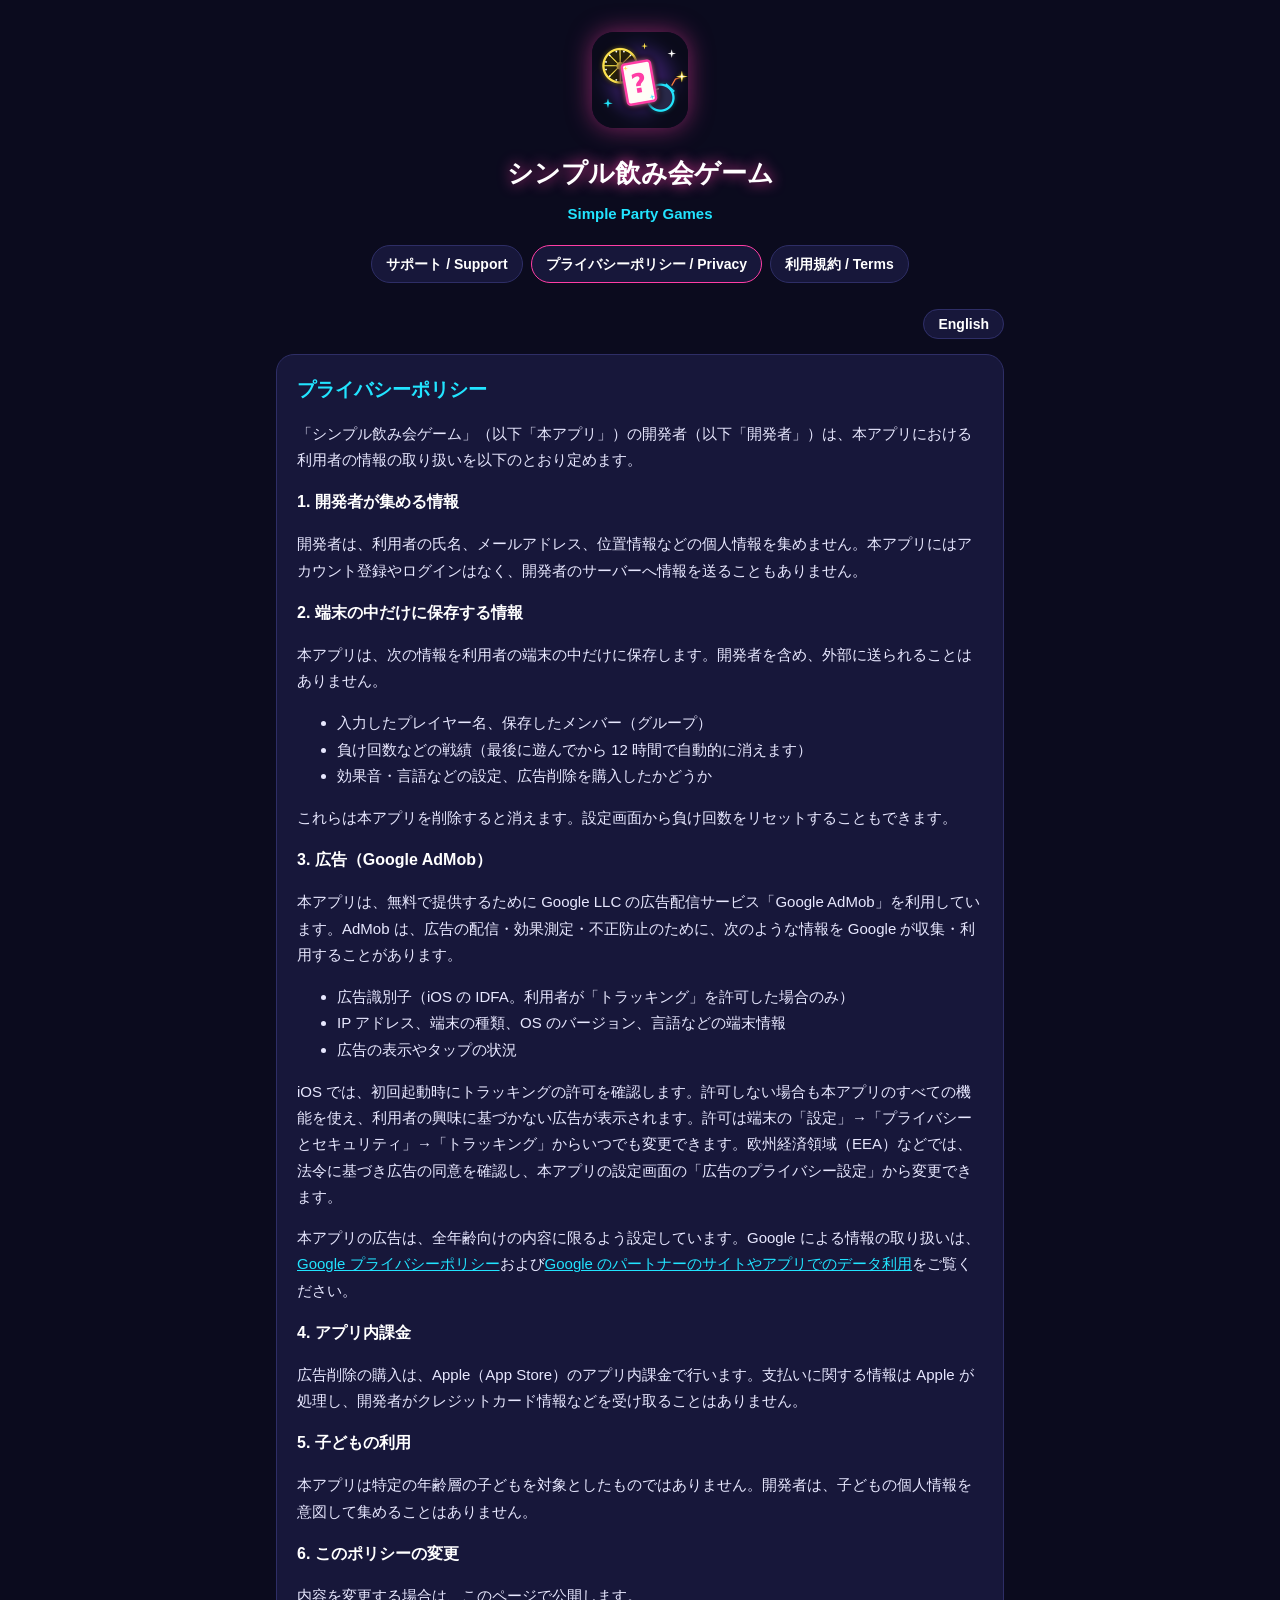
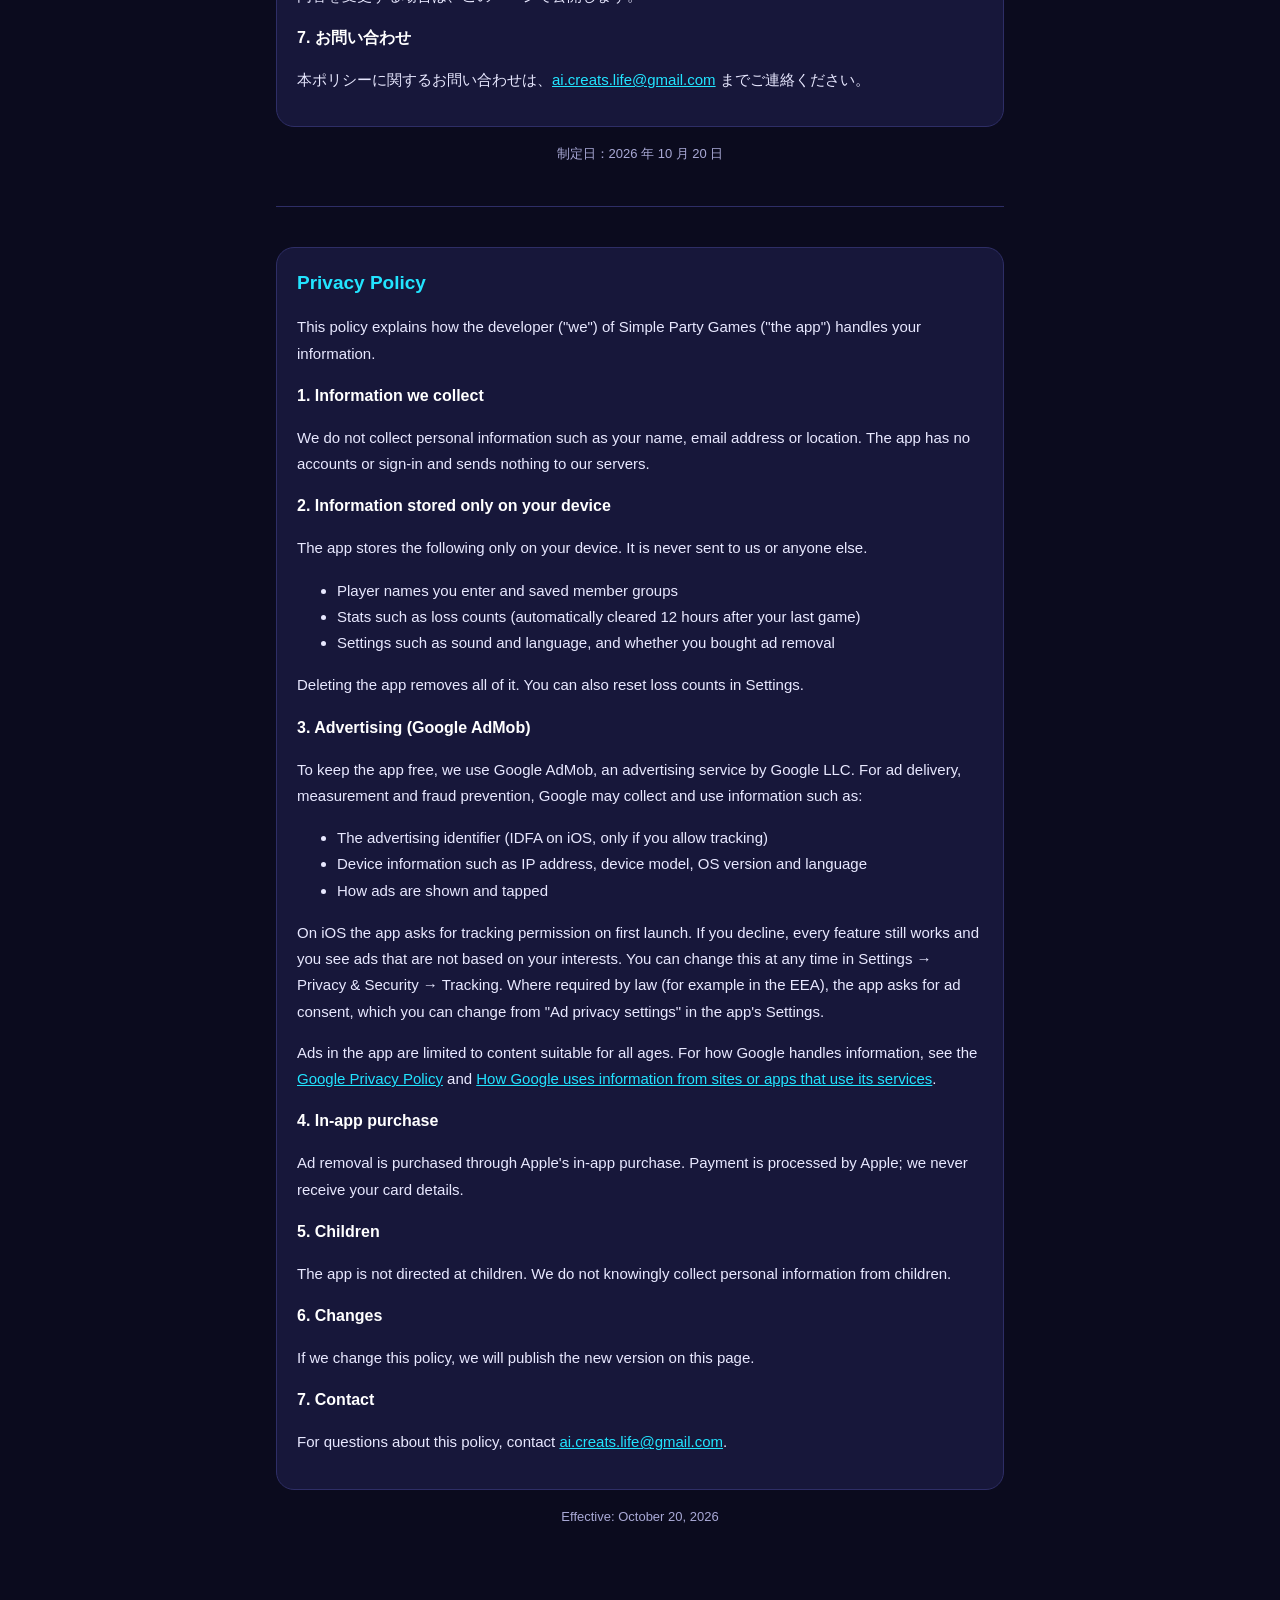
==== privacy.html @ cf255d2d "Add support, privacy policy and terms pages Co-Authored-By: Claude Opus 5.5 <noreply@anthropic.com> " ====
<!doctype html>
<html lang="ja">
<head>
<meta charset="utf-8">
<meta name="viewport" content="width=device-width, initial-scale=1">
<title>プライバシーポリシー｜シンプル飲み会ゲーム</title>
<link rel="icon" href="icon.png">
<link rel="stylesheet" href="style.css">
</head>
<body>
<main>
  <header>
    <img src="icon.png" alt="">
    <h1>シンプル飲み会ゲーム</h1>
    <p class="tagline">Simple Party Games</p>
    <nav>
      <a href="./">サポート / Support</a>
      <a href="privacy.html" aria-current="page">プライバシーポリシー / Privacy</a>
      <a href="terms.html">利用規約 / Terms</a>
    </nav>
  </header>
  <p class="lang"><a href="#en">English</a></p>

  <section>
    <h2>プライバシーポリシー</h2>
    <p>「シンプル飲み会ゲーム」（以下「本アプリ」）の開発者（以下「開発者」）は、本アプリにおける利用者の情報の取り扱いを以下のとおり定めます。</p>

    <h3>1. 開発者が集める情報</h3>
    <p>開発者は、利用者の氏名、メールアドレス、位置情報などの個人情報を集めません。本アプリにはアカウント登録やログインはなく、開発者のサーバーへ情報を送ることもありません。</p>

    <h3>2. 端末の中だけに保存する情報</h3>
    <p>本アプリは、次の情報を利用者の端末の中だけに保存します。開発者を含め、外部に送られることはありません。</p>
    <ul>
      <li>入力したプレイヤー名、保存したメンバー（グループ）</li>
      <li>負け回数などの戦績（最後に遊んでから 12 時間で自動的に消えます）</li>
      <li>効果音・言語などの設定、広告削除を購入したかどうか</li>
    </ul>
    <p>これらは本アプリを削除すると消えます。設定画面から負け回数をリセットすることもできます。</p>

    <h3>3. 広告（Google AdMob）</h3>
    <p>本アプリは、無料で提供するために Google LLC の広告配信サービス「Google AdMob」を利用しています。AdMob は、広告の配信・効果測定・不正防止のために、次のような情報を Google が収集・利用することがあります。</p>
    <ul>
      <li>広告識別子（iOS の IDFA。利用者が「トラッキング」を許可した場合のみ）</li>
      <li>IP アドレス、端末の種類、OS のバージョン、言語などの端末情報</li>
      <li>広告の表示やタップの状況</li>
    </ul>
    <p>iOS では、初回起動時にトラッキングの許可を確認します。許可しない場合も本アプリのすべての機能を使え、利用者の興味に基づかない広告が表示されます。許可は端末の「設定」→「プライバシーとセキュリティ」→「トラッキング」からいつでも変更できます。欧州経済領域（EEA）などでは、法令に基づき広告の同意を確認し、本アプリの設定画面の「広告のプライバシー設定」から変更できます。</p>
    <p>本アプリの広告は、全年齢向けの内容に限るよう設定しています。Google による情報の取り扱いは、<a href="https://policies.google.com/privacy">Google プライバシーポリシー</a>および<a href="https://policies.google.com/technologies/partner-sites">Google のパートナーのサイトやアプリでのデータ利用</a>をご覧ください。</p>

    <h3>4. アプリ内課金</h3>
    <p>広告削除の購入は、Apple（App Store）のアプリ内課金で行います。支払いに関する情報は Apple が処理し、開発者がクレジットカード情報などを受け取ることはありません。</p>

    <h3>5. 子どもの利用</h3>
    <p>本アプリは特定の年齢層の子どもを対象としたものではありません。開発者は、子どもの個人情報を意図して集めることはありません。</p>

    <h3>6. このポリシーの変更</h3>
    <p>内容を変更する場合は、このページで公開します。</p>

    <h3>7. お問い合わせ</h3>
    <p>本ポリシーに関するお問い合わせは、<a href="mailto:ai.creats.life@gmail.com">ai.creats.life@gmail.com</a> までご連絡ください。</p>
  </section>
  <p class="updated">制定日：2026 年 10 月 20 日</p>

  <hr>

  <section id="en" lang="en">
    <h2>Privacy Policy</h2>
    <p>This policy explains how the developer ("we") of Simple Party Games ("the app") handles your information.</p>

    <h3>1. Information we collect</h3>
    <p>We do not collect personal information such as your name, email address or location. The app has no accounts or sign-in and sends nothing to our servers.</p>

    <h3>2. Information stored only on your device</h3>
    <p>The app stores the following only on your device. It is never sent to us or anyone else.</p>
    <ul>
      <li>Player names you enter and saved member groups</li>
      <li>Stats such as loss counts (automatically cleared 12 hours after your last game)</li>
      <li>Settings such as sound and language, and whether you bought ad removal</li>
    </ul>
    <p>Deleting the app removes all of it. You can also reset loss counts in Settings.</p>

    <h3>3. Advertising (Google AdMob)</h3>
    <p>To keep the app free, we use Google AdMob, an advertising service by Google LLC. For ad delivery, measurement and fraud prevention, Google may collect and use information such as:</p>
    <ul>
      <li>The advertising identifier (IDFA on iOS, only if you allow tracking)</li>
      <li>Device information such as IP address, device model, OS version and language</li>
      <li>How ads are shown and tapped</li>
    </ul>
    <p>On iOS the app asks for tracking permission on first launch. If you decline, every feature still works and you see ads that are not based on your interests. You can change this at any time in Settings → Privacy &amp; Security → Tracking. Where required by law (for example in the EEA), the app asks for ad consent, which you can change from "Ad privacy settings" in the app's Settings.</p>
    <p>Ads in the app are limited to content suitable for all ages. For how Google handles information, see the <a href="https://policies.google.com/privacy">Google Privacy Policy</a> and <a href="https://policies.google.com/technologies/partner-sites">How Google uses information from sites or apps that use its services</a>.</p>

    <h3>4. In-app purchase</h3>
    <p>Ad removal is purchased through Apple's in-app purchase. Payment is processed by Apple; we never receive your card details.</p>

    <h3>5. Children</h3>
    <p>The app is not directed at children. We do not knowingly collect personal information from children.</p>

    <h3>6. Changes</h3>
    <p>If we change this policy, we will publish the new version on this page.</p>

    <h3>7. Contact</h3>
    <p>For questions about this policy, contact <a href="mailto:ai.creats.life@gmail.com">ai.creats.life@gmail.com</a>.</p>
  </section>
  <p class="updated" lang="en">Effective: October 20, 2026</p>
</main>
</body>
</html>
---- style.css ----
:root {
  --bg: #0b0b1e;
  --panel: #17173a;
  --edge: #2e2e66;
  --text: #ffffff;
  --dim: #a9a9d6;
  --pink: #ff3ea5;
  --cyan: #22e4ff;
}
* { box-sizing: border-box; }
body {
  margin: 0;
  background: var(--bg);
  color: var(--text);
  font-family: -apple-system, BlinkMacSystemFont, "Hiragino Sans", "Noto Sans JP", "Segoe UI", sans-serif;
  line-height: 1.75;
  word-break: normal;
  overflow-wrap: anywhere;
  line-break: strict;
}
main { max-width: 760px; margin: 0 auto; padding: 32px 16px 64px; }
header { text-align: center; margin-bottom: 28px; }
header img { width: 96px; height: 96px; border-radius: 22px; box-shadow: 0 0 24px rgba(255, 62, 165, 0.5); }
h1 { font-size: 26px; margin: 14px 0 4px; text-shadow: 0 0 14px var(--pink); }
.tagline { color: var(--cyan); font-weight: 700; margin: 0; }
nav { display: flex; flex-wrap: wrap; justify-content: center; gap: 8px; margin: 18px 0 0; }
nav a, .lang a {
  color: var(--text); text-decoration: none; border: 1.5px solid var(--edge); border-radius: 999px;
  padding: 6px 14px; font-weight: 700; font-size: 14px; background: var(--panel);
}
nav a[aria-current="page"] { border-color: var(--pink); }
.lang { text-align: right; margin-bottom: 8px; }
section { background: var(--panel); border: 1.5px solid var(--edge); border-radius: 18px; padding: 18px 20px; margin: 16px 0; }
h2 { font-size: 19px; margin: 0 0 8px; color: var(--cyan); }
h3 { font-size: 16px; margin: 14px 0 4px; }
p, li { color: #e8e8ff; font-size: 15px; }
a { color: var(--cyan); }
.updated { color: var(--dim); font-size: 13px; text-align: center; }
hr { border: none; border-top: 1px solid var(--edge); margin: 40px 0; }
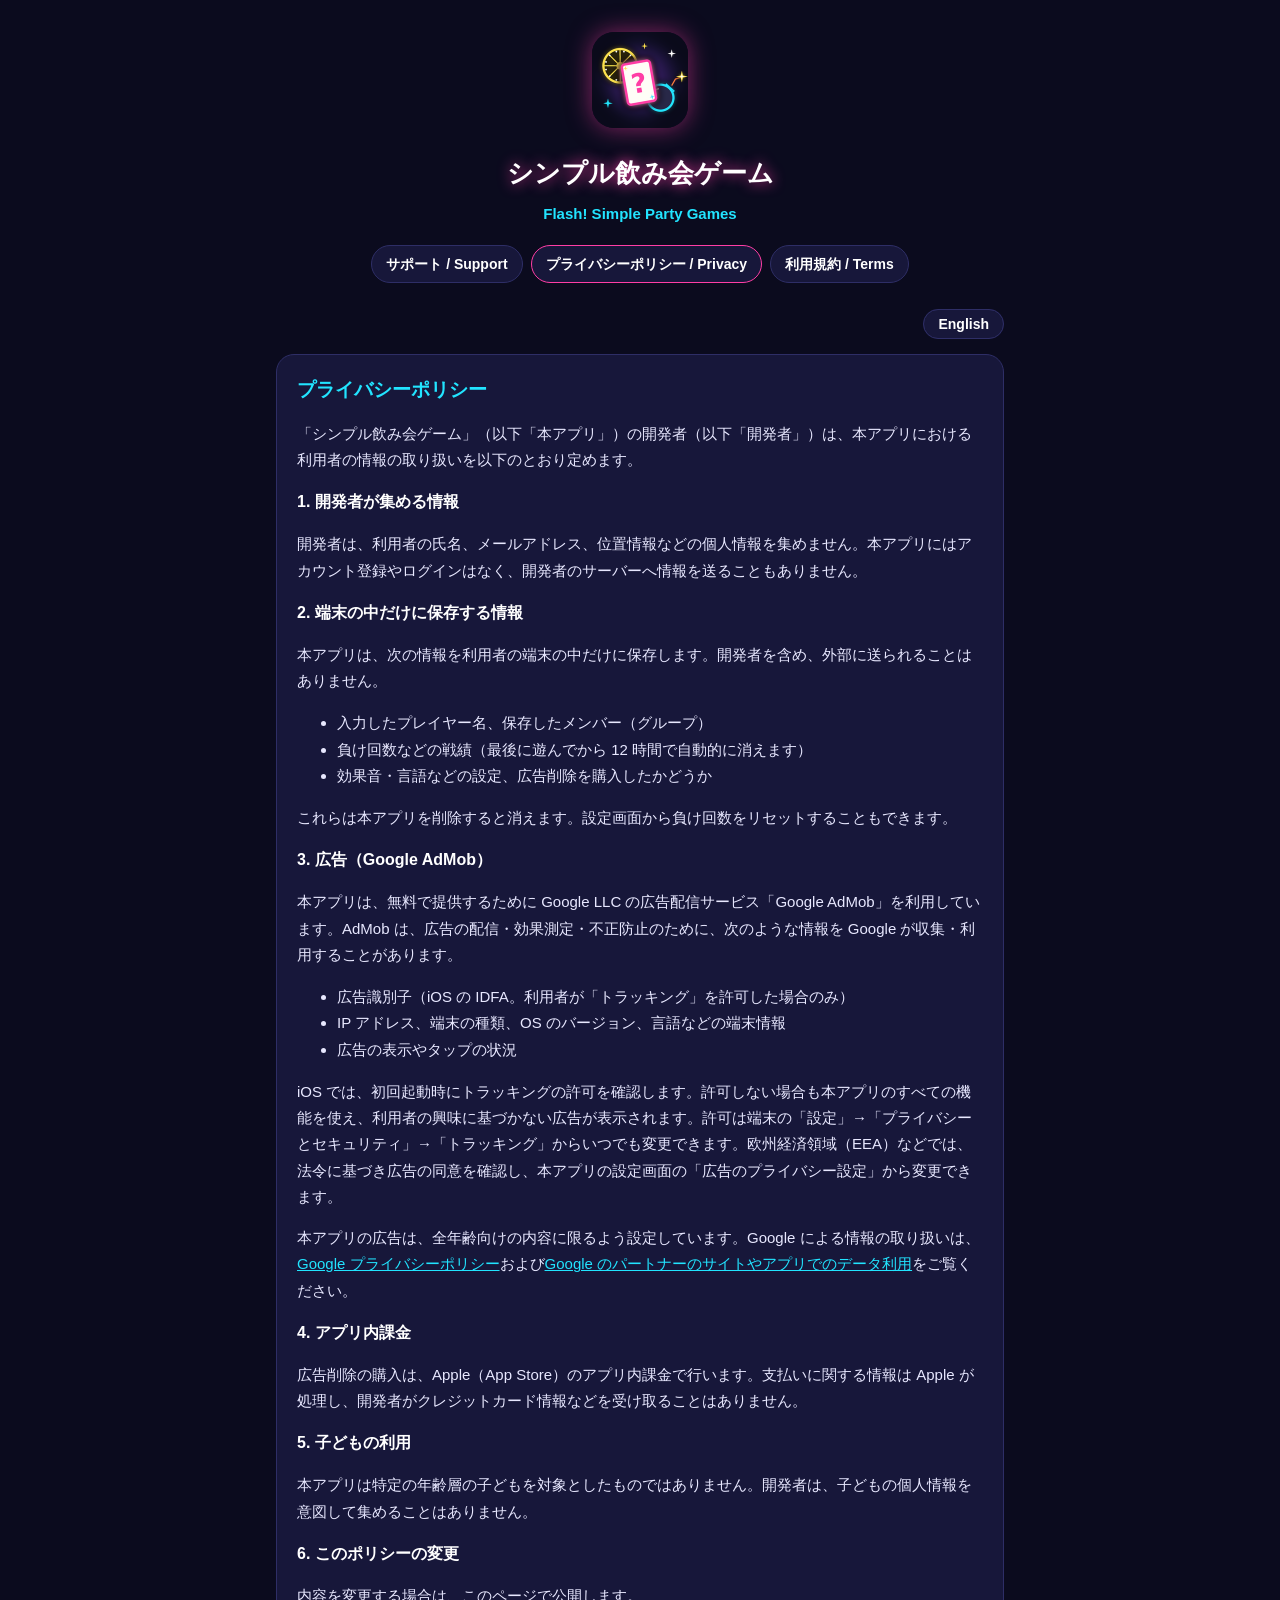
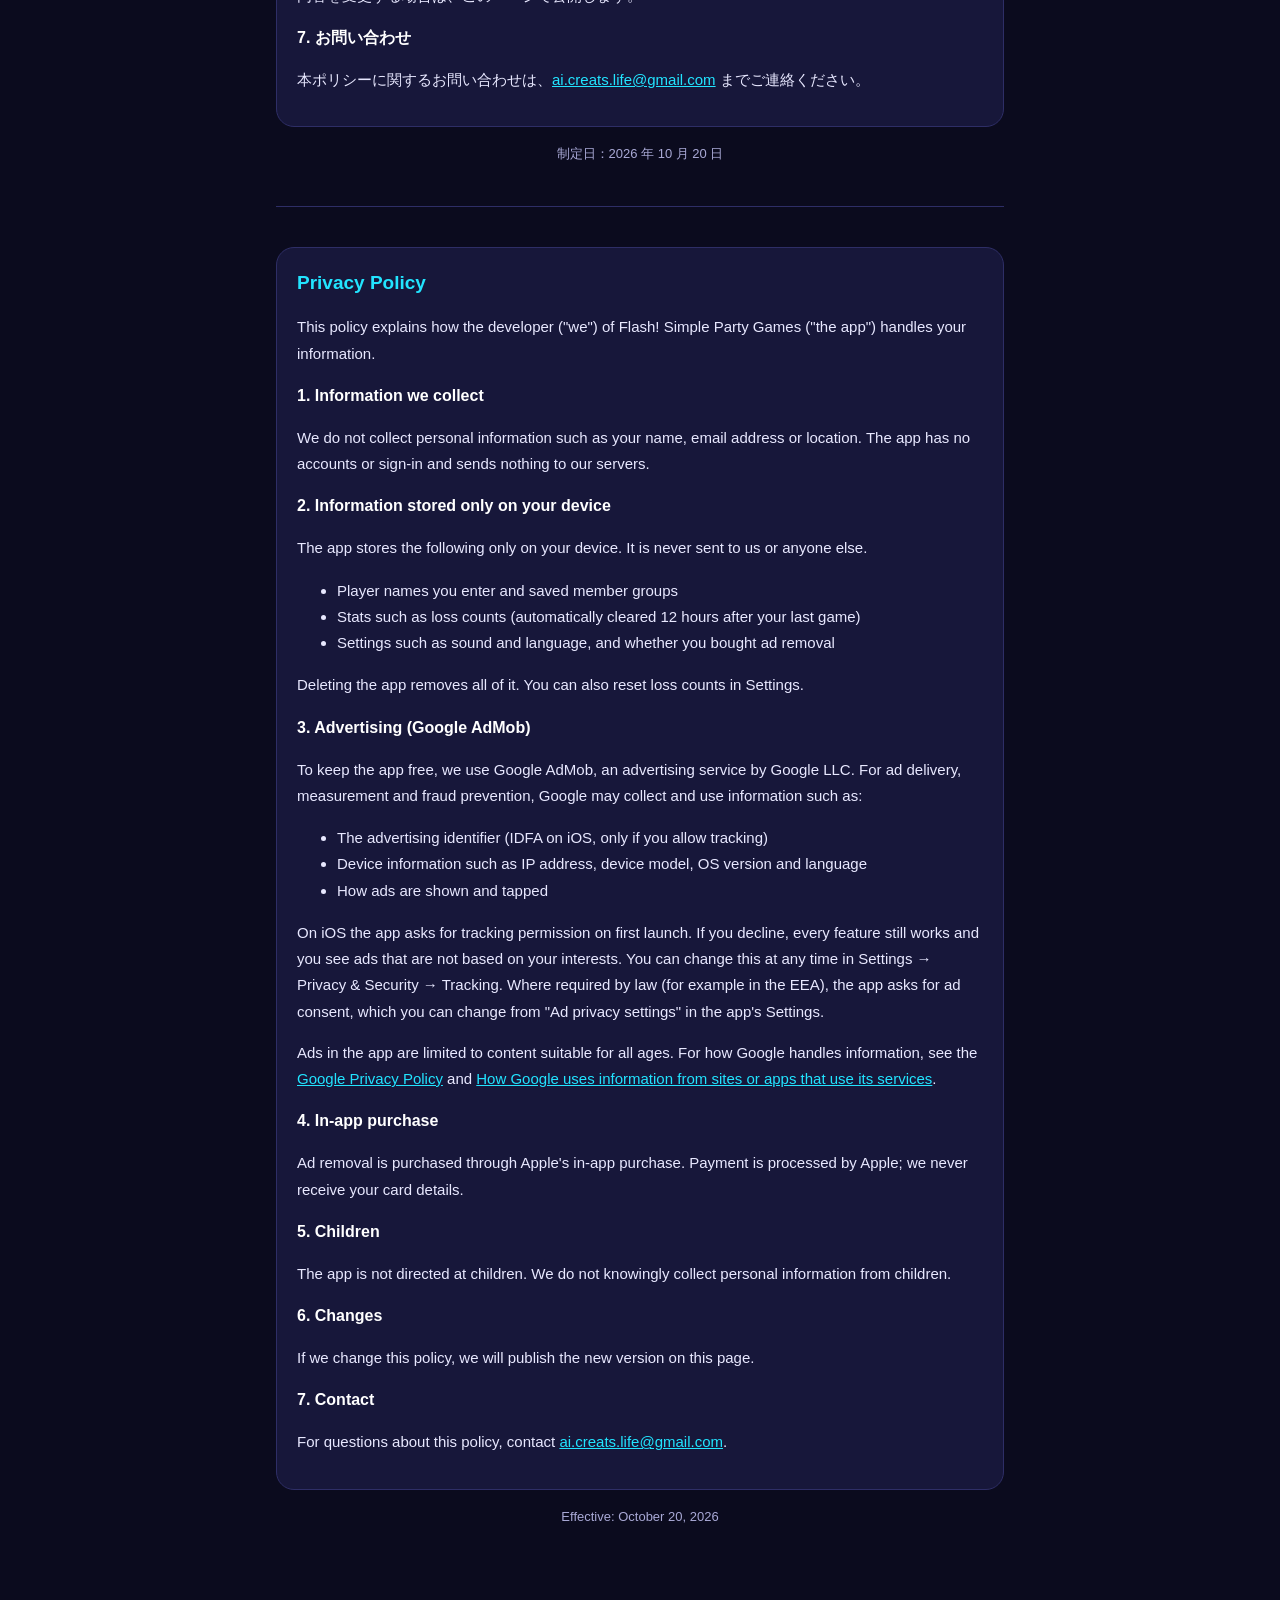
==== commit b9b5cbad: "Use the English App Store name Flash! Simple Party Games Co-Authored-By: Claude Opus 5.5 <noreply@an" ====
--- a/privacy.html
+++ b/privacy.html
@@ -12,7 +12,7 @@
   <header>
     <img src="icon.png" alt="">
     <h1>シンプル飲み会ゲーム</h1>
-    <p class="tagline">Simple Party Games</p>
+    <p class="tagline">Flash! Simple Party Games</p>
     <nav>
       <a href="./">サポート / Support</a>
       <a href="privacy.html" aria-current="page">プライバシーポリシー / Privacy</a>
@@ -65,7 +65,7 @@
 
   <section id="en" lang="en">
     <h2>Privacy Policy</h2>
-    <p>This policy explains how the developer ("we") of Simple Party Games ("the app") handles your information.</p>
+    <p>This policy explains how the developer ("we") of Flash! Simple Party Games ("the app") handles your information.</p>
 
     <h3>1. Information we collect</h3>
     <p>We do not collect personal information such as your name, email address or location. The app has no accounts or sign-in and sends nothing to our servers.</p>
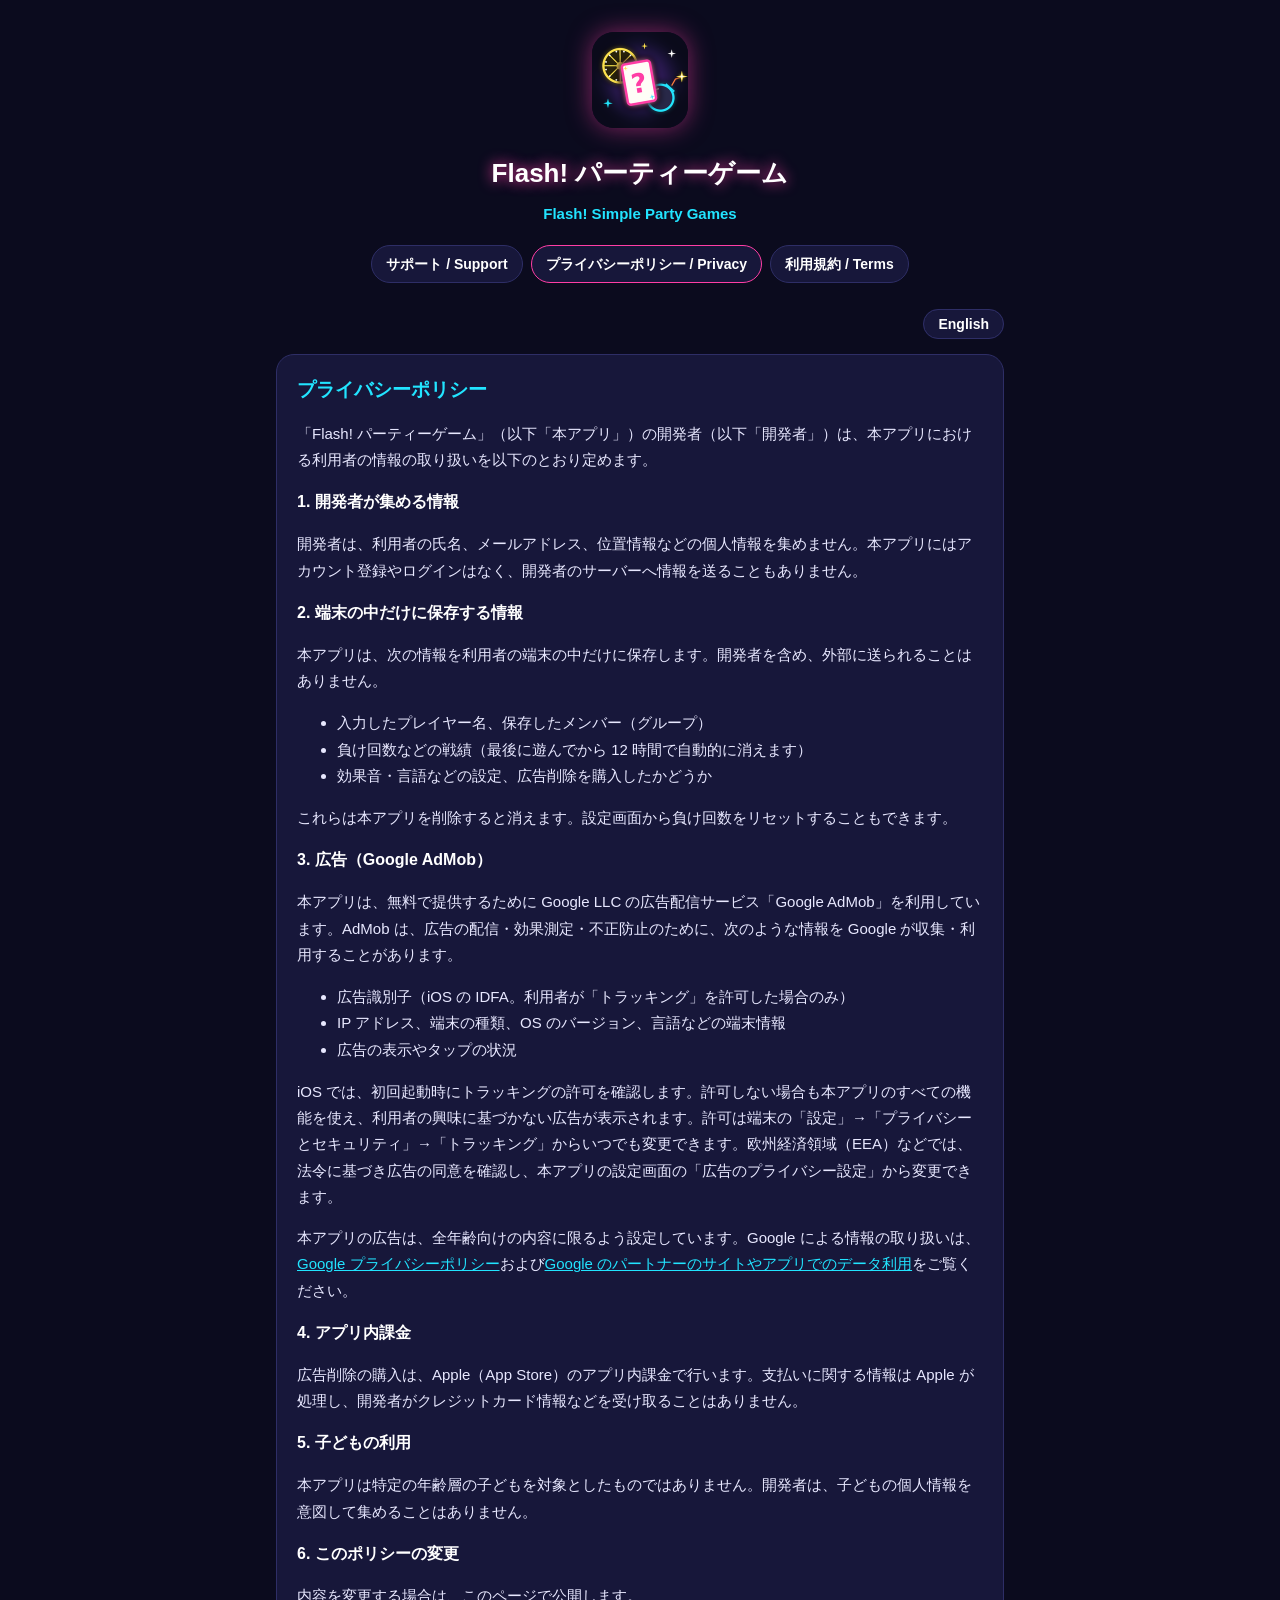
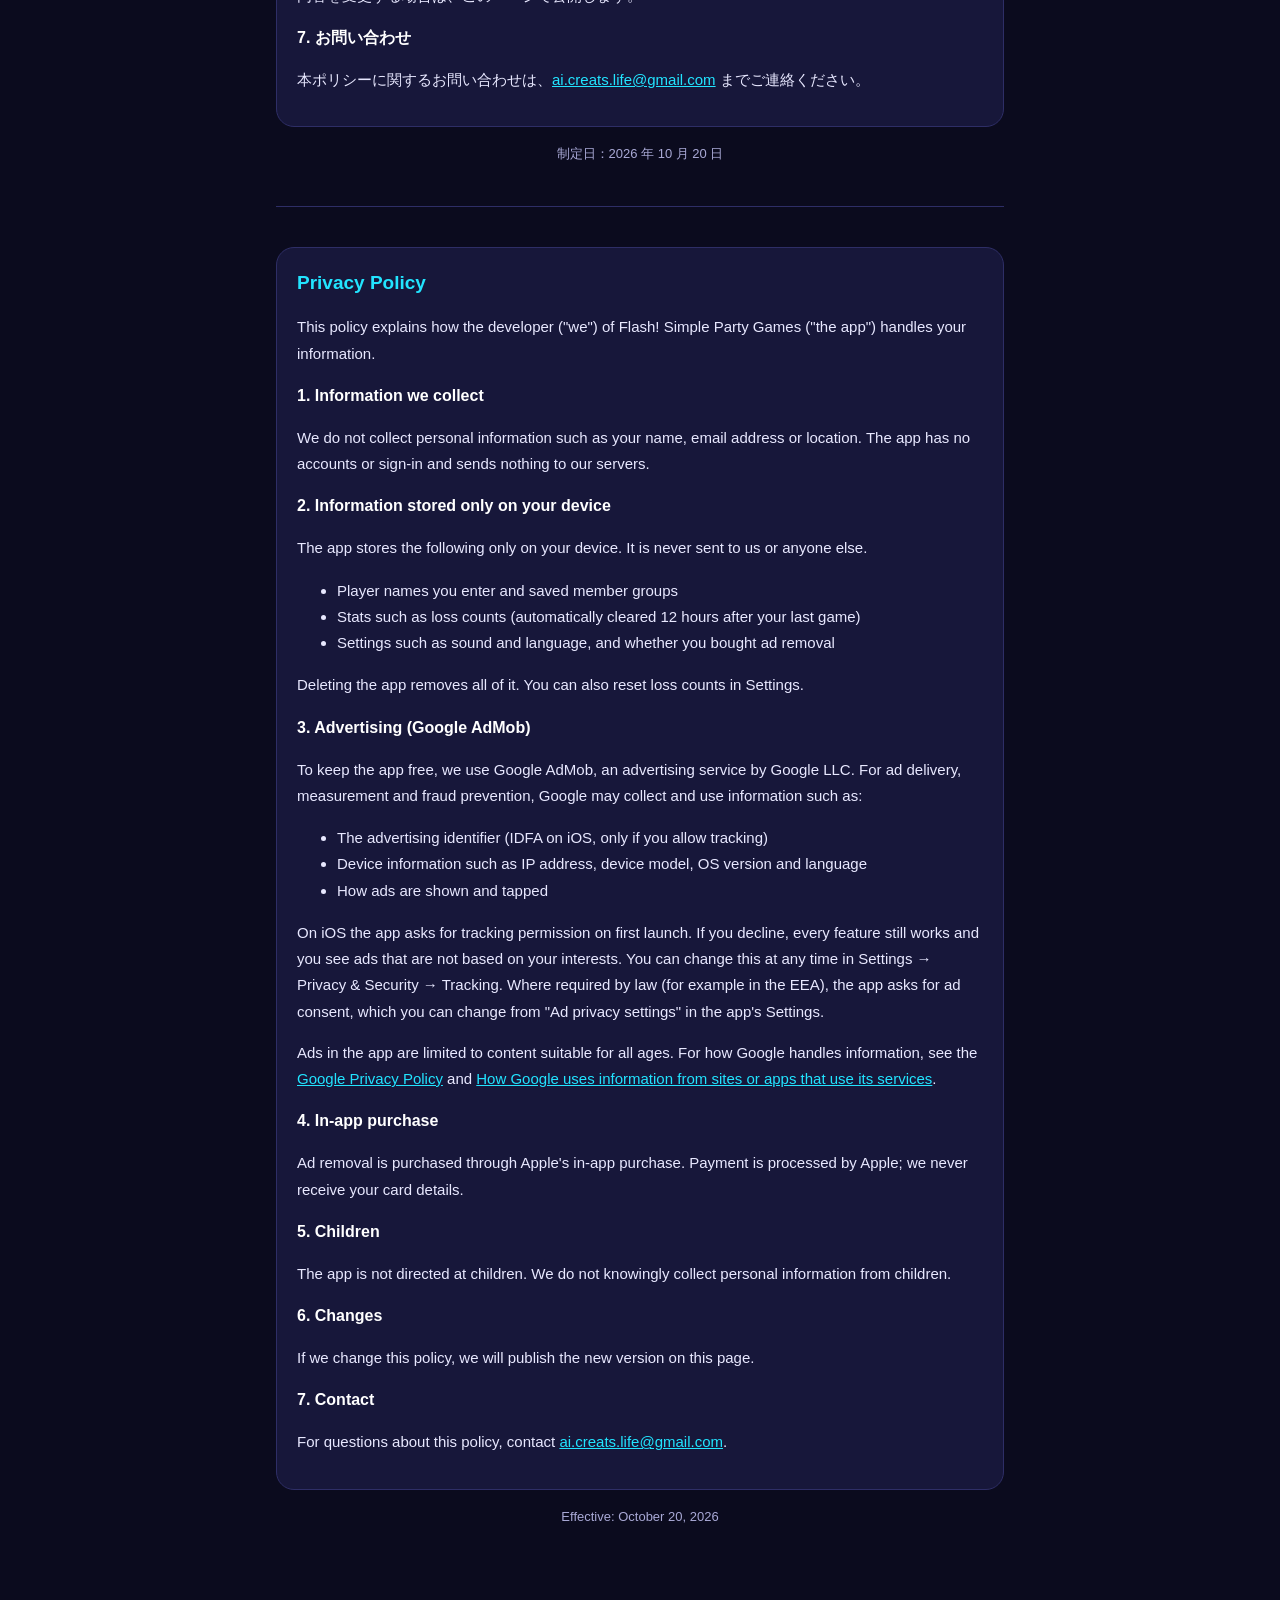
==== commit 2499bdae: "名前を「Flash! パーティーゲーム」に変更 Co-Authored-By: Claude Opus 5.5 <noreply@anthropic.com> Claude-Session: http" ====
--- a/privacy.html
+++ b/privacy.html
@@ -3,7 +3,7 @@
 <head>
 <meta charset="utf-8">
 <meta name="viewport" content="width=device-width, initial-scale=1">
-<title>プライバシーポリシー｜シンプル飲み会ゲーム</title>
+<title>プライバシーポリシー｜Flash! パーティーゲーム</title>
 <link rel="icon" href="icon.png">
 <link rel="stylesheet" href="style.css">
 </head>
@@ -11,7 +11,7 @@
 <main>
   <header>
     <img src="icon.png" alt="">
-    <h1>シンプル飲み会ゲーム</h1>
+    <h1>Flash! パーティーゲーム</h1>
     <p class="tagline">Flash! Simple Party Games</p>
     <nav>
       <a href="./">サポート / Support</a>
@@ -23,7 +23,7 @@
 
   <section>
     <h2>プライバシーポリシー</h2>
-    <p>「シンプル飲み会ゲーム」（以下「本アプリ」）の開発者（以下「開発者」）は、本アプリにおける利用者の情報の取り扱いを以下のとおり定めます。</p>
+    <p>「Flash! パーティーゲーム」（以下「本アプリ」）の開発者（以下「開発者」）は、本アプリにおける利用者の情報の取り扱いを以下のとおり定めます。</p>
 
     <h3>1. 開発者が集める情報</h3>
     <p>開発者は、利用者の氏名、メールアドレス、位置情報などの個人情報を集めません。本アプリにはアカウント登録やログインはなく、開発者のサーバーへ情報を送ることもありません。</p>
